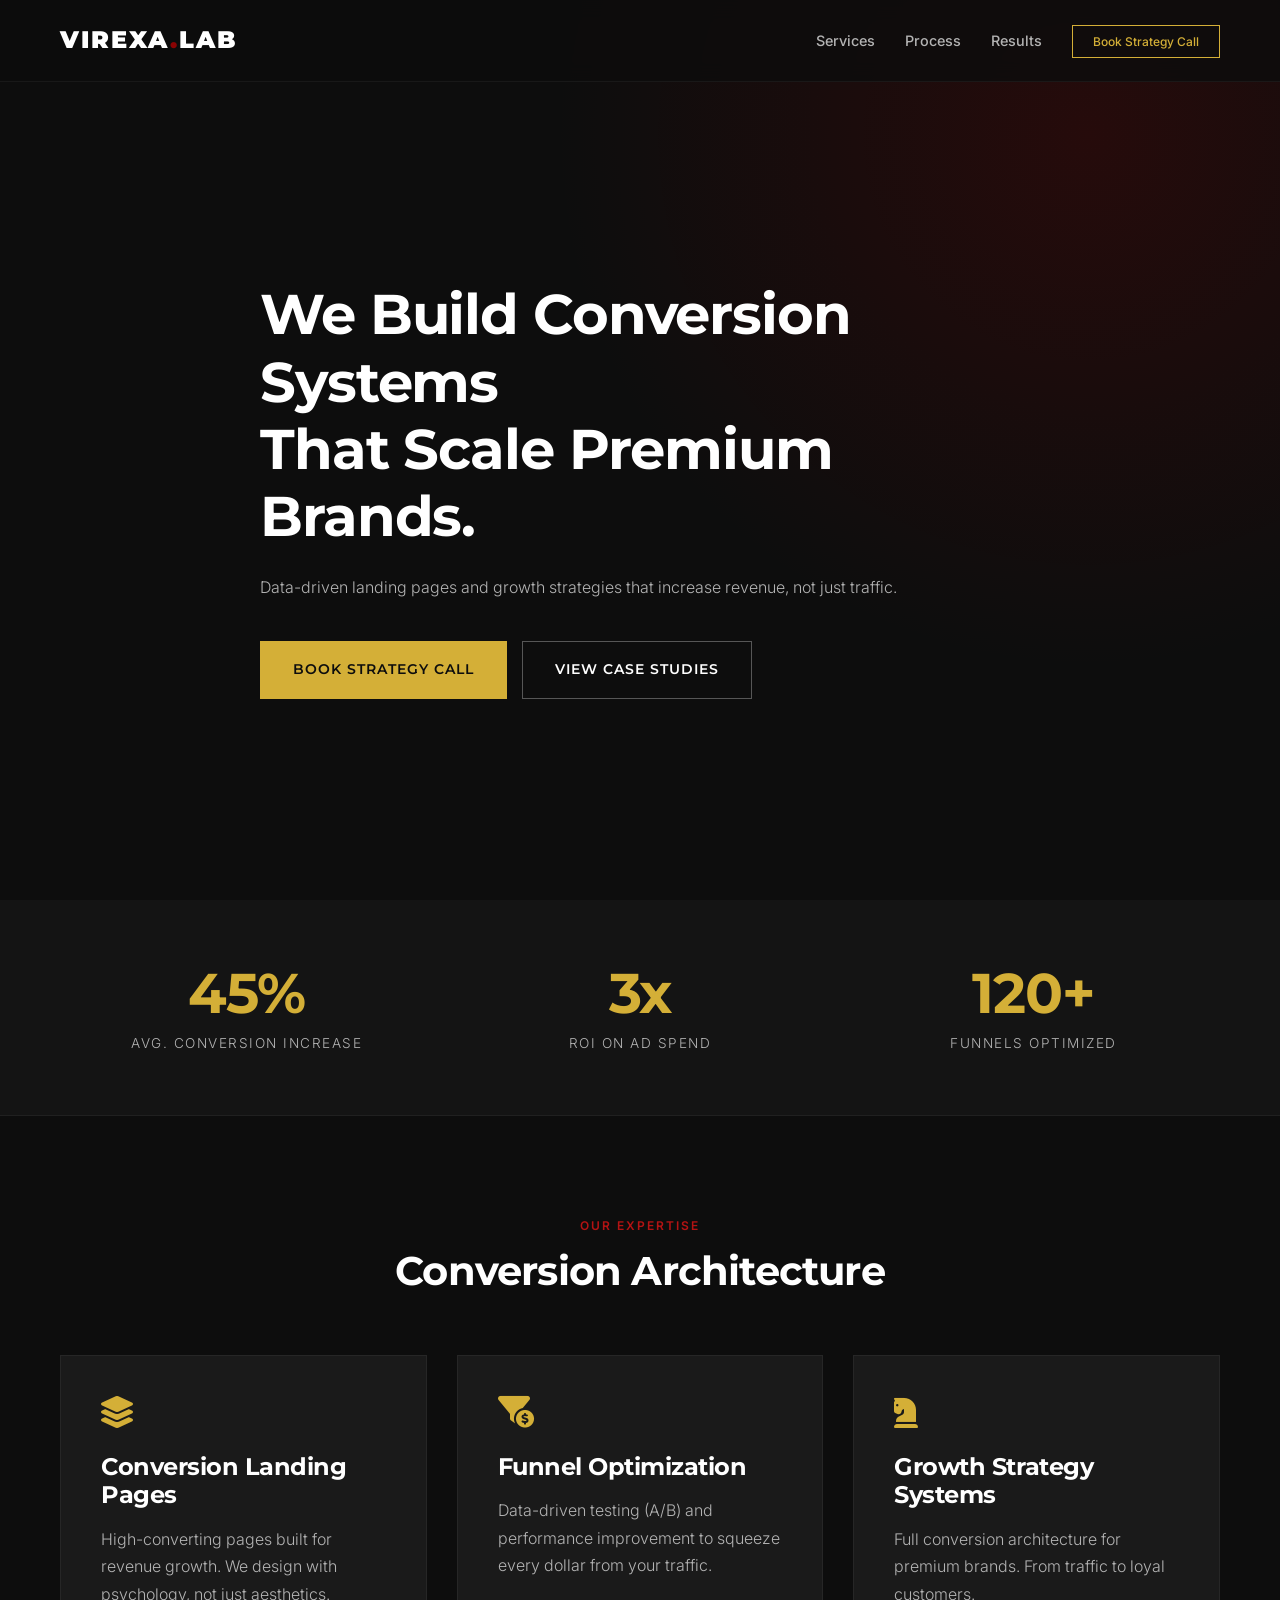
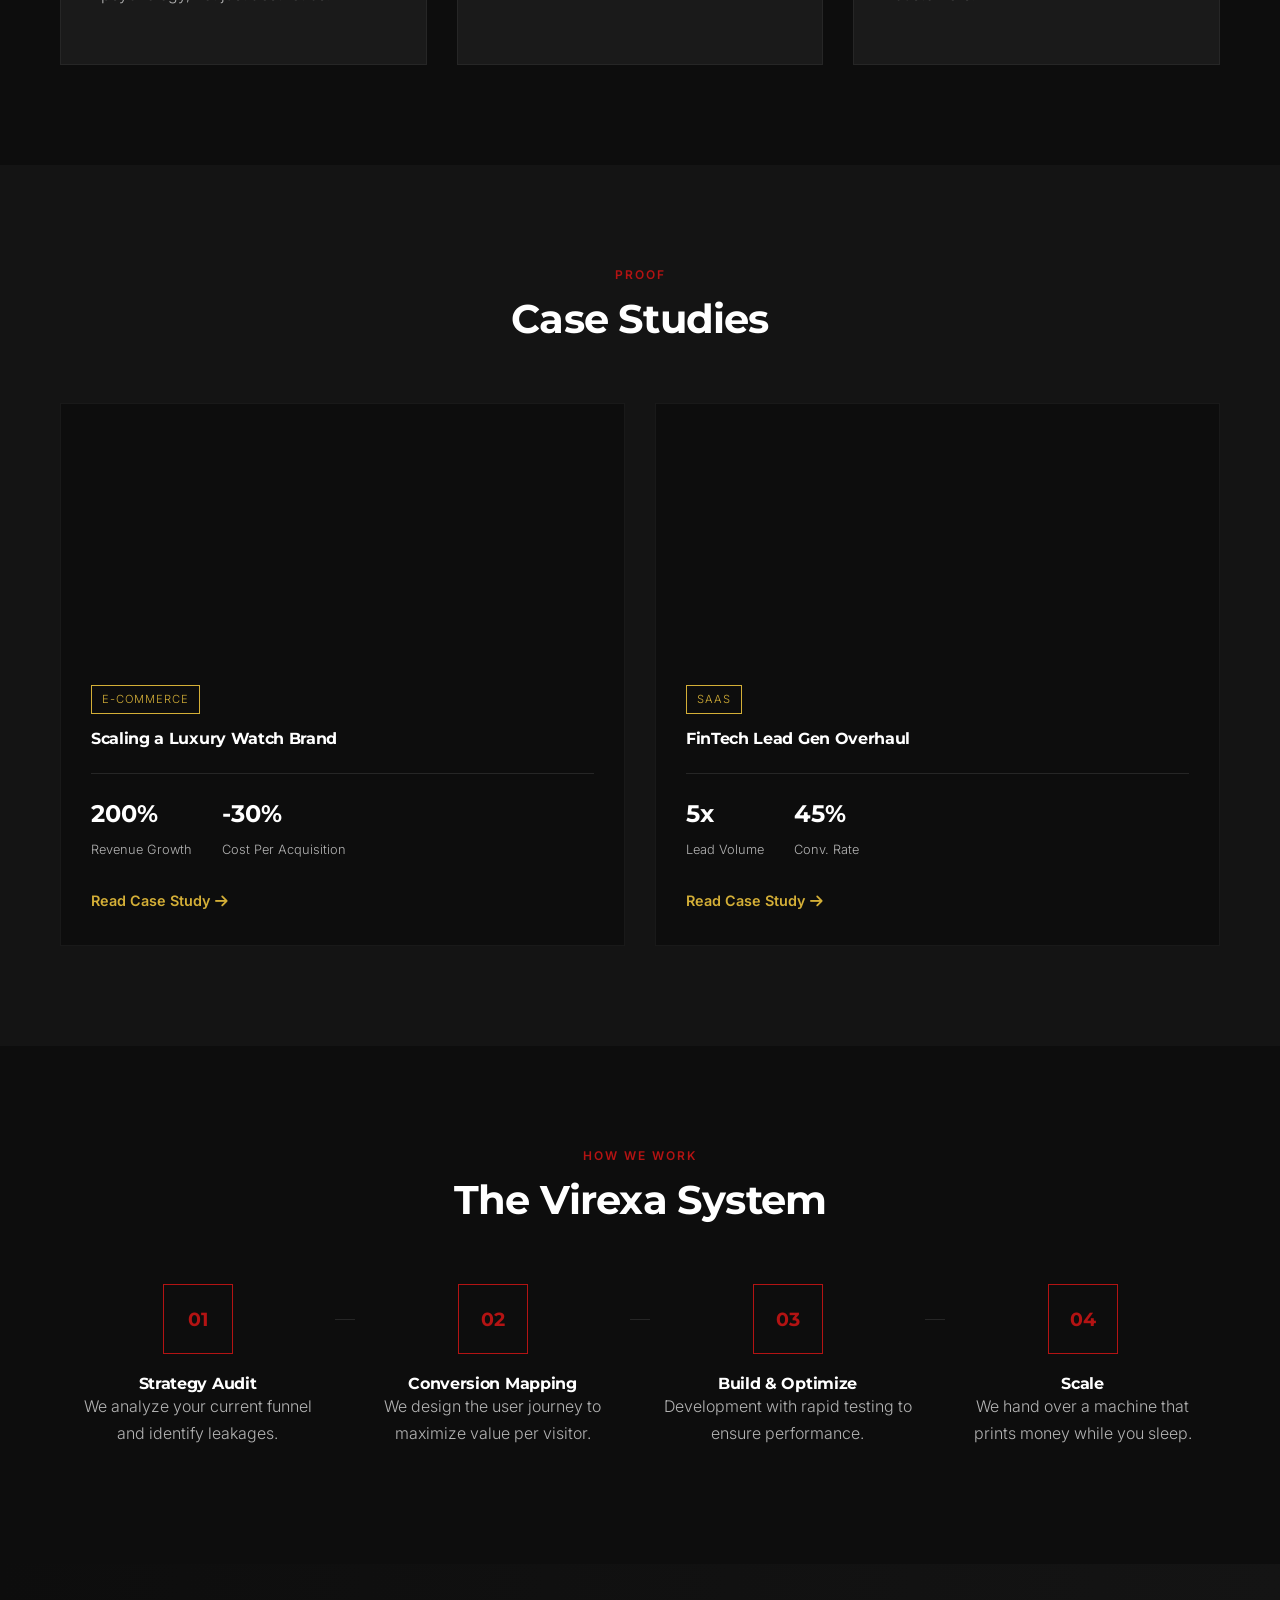
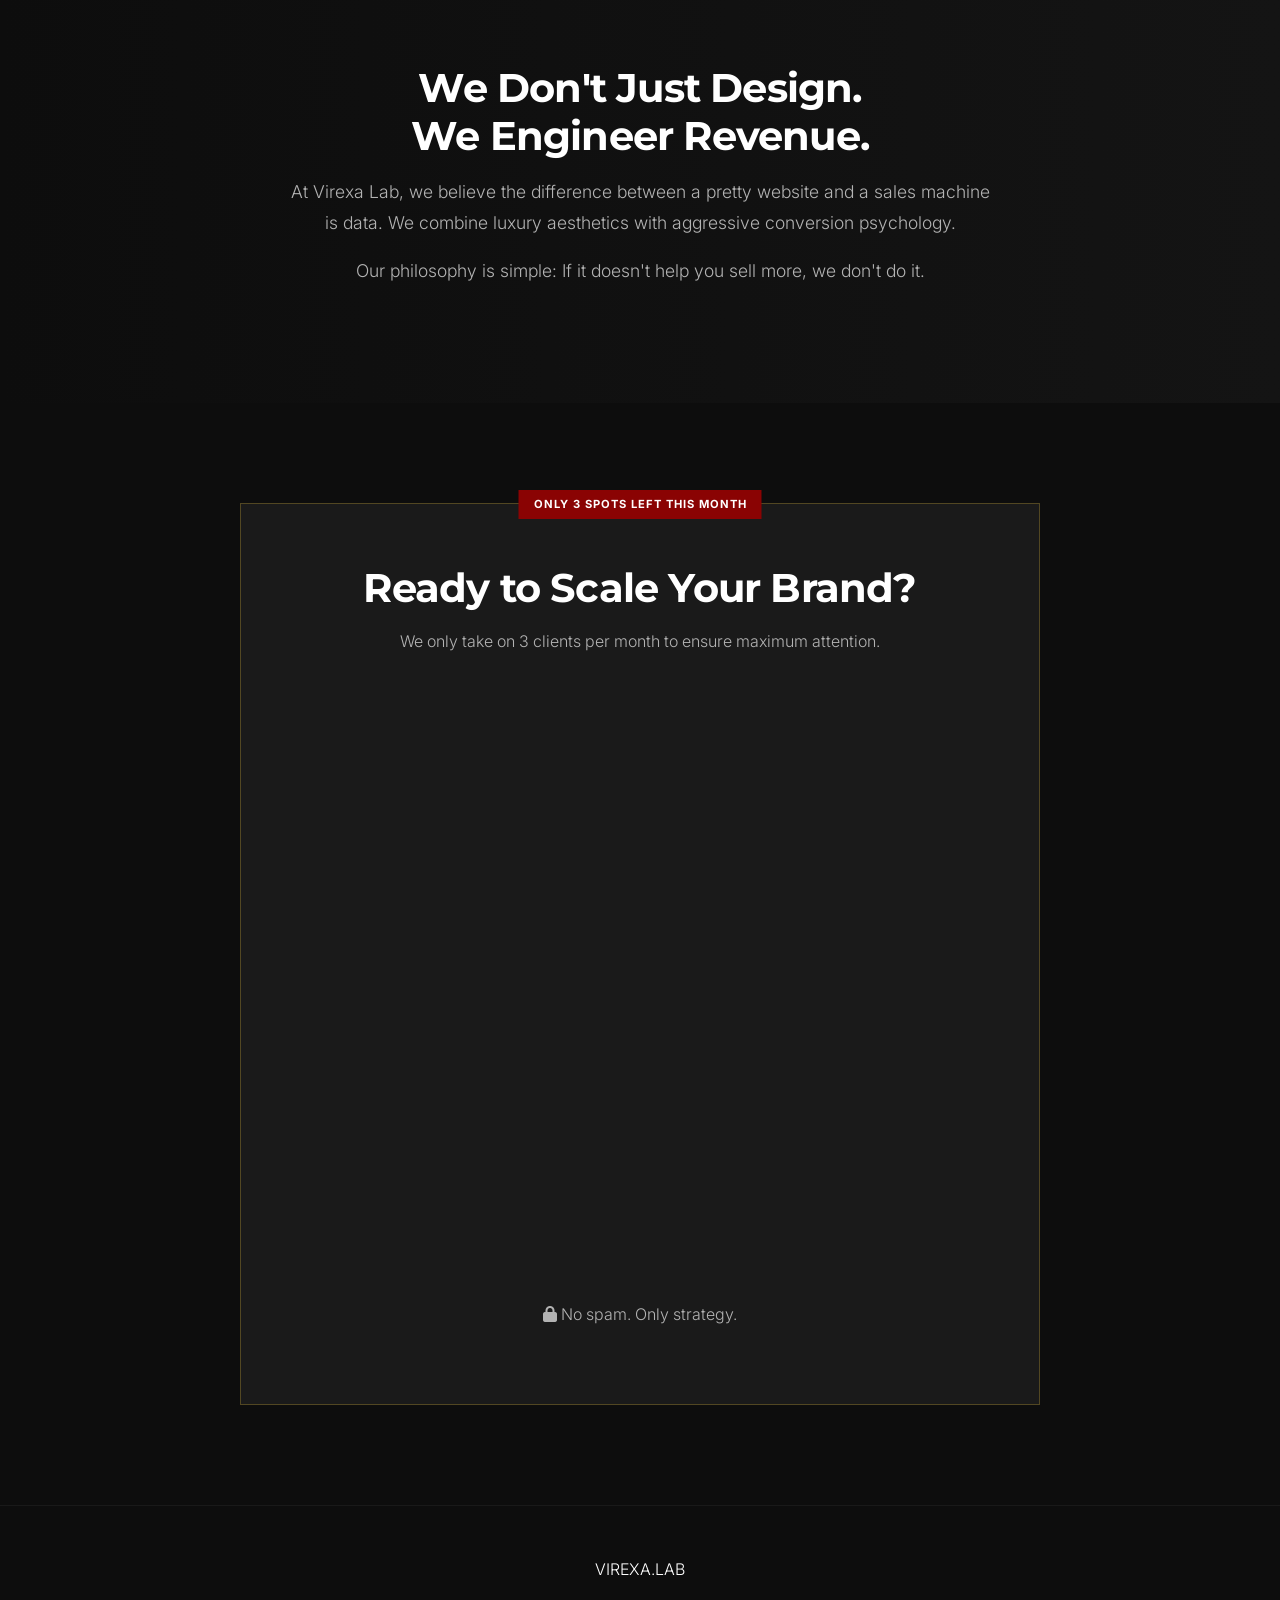
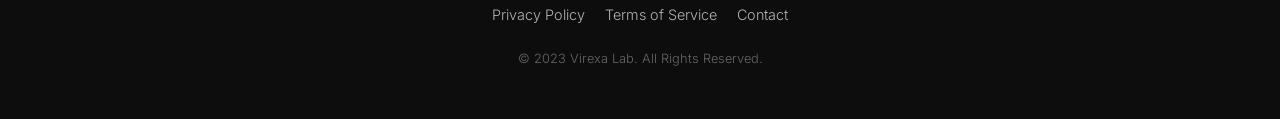
==== index.html @ 06ec2ad3 "Add files via upload" ====
<!DOCTYPE html>
<html lang="en">
<head>
    <meta charset="UTF-8">
    <meta name="viewport" content="width=device-width, initial-scale=1.0">
    <title>Virexa Lab | Conversion Systems for Premium Brands</title>
    <meta name="description" content="Virexa Lab builds high-conversion funnels and growth systems for premium brands. Scale your revenue with data-driven strategies.">
    
    <!-- Open Graph -->
    <meta property="og:title" content="Virexa Lab | High-Ticket Conversion Systems">
    <meta property="og:description" content="We build conversion machines for luxury brands.">
    <meta property="og:image" content="https://images.unsplash.com/photo-1550684848-fac1c5b4e853?auto=format&fit=crop&w=1200&q=80">
    
    <!-- Google Fonts -->
    <link rel="preconnect" href="https://fonts.googleapis.com">
    <link rel="preconnect" href="https://fonts.gstatic.com" crossorigin>
    <link href="https://fonts.googleapis.com/css2?family=Inter:wght@300;400;600&family=Montserrat:wght@400;700;900&display=swap" rel="stylesheet">
    
    <!-- Icons -->
    <link rel="stylesheet" href="https://cdnjs.cloudflare.com/ajax/libs/font-awesome/6.0.0/css/all.min.css">
    
    <link rel="stylesheet" href="style.css">
</head>
<body>

    <!-- Navigation -->
    <nav class="navbar">
        <div class="container">
            <a href="#" class="logo">VIREXA<span class="dot">.</span>LAB</a>
            <ul class="nav-links">
                <li><a href="#services">Services</a></li>
                <li><a href="#process">Process</a></li>
                <li><a href="#case-studies">Results</a></li>
                <li><a href="#contact" class="btn-nav">Book Strategy Call</a></li>
            </ul>
            <div class="menu-toggle">
                <i class="fas fa-bars"></i>
            </div>
        </div>
    </nav>

    <!-- Hero Section -->
    <header class="hero">
        <div class="hero-bg"></div>
        <div class="container hero-content">
            <h1 class="fade-in">We Build Conversion Systems<br>That Scale <span class="highlight">Premium Brands</span>.</h1>
            <p class="fade-in delay-1">Data-driven landing pages and growth strategies that increase revenue, not just traffic.</p>
            <div class="hero-btns fade-in delay-2">
                <a href="#contact" class="btn btn-primary">Book Strategy Call</a>
                <a href="#case-studies" class="btn btn-secondary">View Case Studies</a>
            </div>
        </div>
    </header>

    <!-- Social Proof -->
    <section class="stats">
        <div class="container">
            <div class="stats-grid">
                <div class="stat-item">
                    <h3>45%</h3>
                    <p>Avg. Conversion Increase</p>
                </div>
                <div class="stat-item">
                    <h3>3x</h3>
                    <p>ROI on Ad Spend</p>
                </div>
                <div class="stat-item">
                    <h3>120+</h3>
                    <p>Funnels Optimized</p>
                </div>
            </div>
        </div>
    </section>

    <!-- Services -->
    <section id="services" class="services">
        <div class="container">
            <div class="section-header">
                <span class="subtitle">Our Expertise</span>
                <h2>Conversion Architecture</h2>
            </div>
            <div class="services-grid">
                <div class="service-card">
                    <i class="fas fa-layer-group"></i>
                    <h3>Conversion Landing Pages</h3>
                    <p>High-converting pages built for revenue growth. We design with psychology, not just aesthetics.</p>
                </div>
                <div class="service-card">
                    <i class="fas fa-funnel-dollar"></i>
                    <h3>Funnel Optimization</h3>
                    <p>Data-driven testing (A/B) and performance improvement to squeeze every dollar from your traffic.</p>
                </div>
                <div class="service-card">
                    <i class="fas fa-chess-knight"></i>
                    <h3>Growth Strategy Systems</h3>
                    <p>Full conversion architecture for premium brands. From traffic to loyal customers.</p>
                </div>
            </div>
        </div>
    </section>

    <!-- Case Studies -->
    <section id="case-studies" class="case-studies">
        <div class="container">
            <div class="section-header">
                <span class="subtitle">Proof</span>
                <h2>Case Studies</h2>
            </div>
            <div class="case-grid">
                <!-- Case 1 -->
                <div class="case-card">
                    <div class="case-image" style="background-image: url('https://images.unsplash.com/photo-1551288049-bebda4e38f71?auto=format&fit=crop&w=800&q=80');"></div>
                    <div class="case-content">
                        <span class="tag">E-Commerce</span>
                        <h4>Scaling a Luxury Watch Brand</h4>
                        <div class="case-stats">
                            <div><strong>200%</strong> <span>Revenue Growth</span></div>
                            <div><strong>-30%</strong> <span>Cost Per Acquisition</span></div>
                        </div>
                        <a href="#">Read Case Study <i class="fas fa-arrow-right"></i></a>
                    </div>
                </div>
                <!-- Case 2 -->
                <div class="case-card">
                    <div class="case-image" style="background-image: url('https://images.unsplash.com/photo-1460925895917-afdab827c52f?auto=format&fit=crop&w=800&q=80');"></div>
                    <div class="case-content">
                        <span class="tag">SaaS</span>
                        <h4>FinTech Lead Gen Overhaul</h4>
                        <div class="case-stats">
                            <div><strong>5x</strong> <span>Lead Volume</span></div>
                            <div><strong>45%</strong> <span>Conv. Rate</span></div>
                        </div>
                        <a href="#">Read Case Study <i class="fas fa-arrow-right"></i></a>
                    </div>
                </div>
            </div>
        </div>
    </section>

    <!-- Process -->
    <section id="process" class="process">
        <div class="container">
            <div class="section-header">
                <span class="subtitle">How We Work</span>
                <h2>The Virexa System</h2>
            </div>
            <div class="process-steps">
                <div class="step">
                    <div class="step-number">01</div>
                    <h4>Strategy Audit</h4>
                    <p>We analyze your current funnel and identify leakages.</p>
                </div>
                <div class="step">
                    <div class="step-number">02</div>
                    <h4>Conversion Mapping</h4>
                    <p>We design the user journey to maximize value per visitor.</p>
                </div>
                <div class="step">
                    <div class="step-number">03</div>
                    <h4>Build & Optimize</h4>
                    <p>Development with rapid testing to ensure performance.</p>
                </div>
                <div class="step">
                    <div class="step-number">04</div>
                    <h4>Scale</h4>
                    <p>We hand over a machine that prints money while you sleep.</p>
                </div>
            </div>
        </div>
    </section>

    <!-- About -->
    <section class="about">
        <div class="container">
            <div class="about-content">
                <h2>We Don't Just Design.<br>We Engineer Revenue.</h2>
                <p>At Virexa Lab, we believe the difference between a pretty website and a sales machine is data. We combine luxury aesthetics with aggressive conversion psychology.</p>
                <p>Our philosophy is simple: If it doesn't help you sell more, we don't do it.</p>
            </div>
        </div>
    </section>

    <!-- CTA / Contact -->
    <section id="contact" class="cta-section">
        <div class="container">
            <div class="cta-box">
                <h2>Ready to Scale Your Brand?</h2>
                <p>We only take on 3 clients per month to ensure maximum attention.</p>
                
                <!-- Calendly Inline Widget Placeholder -->
                <div class="calendly-inline-widget" data-url="https://calendly.com/your-link" style="min-width:320px;height:630px;"></div>
                <script type="text/javascript" src="https://assets.calendly.com/assets/external/widget.js" async></script>
                
                <p class="note"><i class="fas fa-lock"></i> No spam. Only strategy.</p>
            </div>
        </div>
    </section>

    <!-- Footer -->
    <footer>
        <div class="container footer-content">
            <div class="footer-logo">VIREXA<span class="dot">.</span>LAB</div>
            <div class="footer-links">
                <a href="#">Privacy Policy</a>
                <a href="#">Terms of Service</a>
                <a href="#">Contact</a>
            </div>
            <div class="copyright">
                &copy; 2023 Virexa Lab. All Rights Reserved.
            </div>
        </div>
    </footer>

    <script src="script.js"></script>
</body>
</html>
---- style.css ----
/* =========================================
   VIREXA LAB - Luxury Conversion System
   (Black x Crimson x Gold)
   ========================================= */

/* 1. Variables & Reset */
:root {
    /* الألوان الأساسية */
    --bg-black: #0D0D0D;
    --bg-dark: #141414;
    --bg-card: #1A1A1A;
    
    /* النصوص */
    --text-white: #FFFFFF;
    --text-gray: #B3B3B3;
    --text-muted: #666666;
    
    /* accents */
    --gold: #D4AF37;
    --gold-hover: #F4CF57;
    --crimson: #8A0303;
    --crimson-light: #B31313;
    
    /* الخطوط */
    --font-heading: 'Montserrat', sans-serif;
    --font-body: 'Inter', sans-serif;
    
    /* المسافات */
    --spacing-section: 100px;
}

/* Reset */
* {
    margin: 0;
    padding: 0;
    box-sizing: border-box;
}

html {
    scroll-behavior: smooth;
}

body {
    background-color: var(--bg-black);
    color: var(--text-white);
    font-family: var(--font-body);
    font-weight: 300;
    line-height: 1.7;
    overflow-x: hidden;
}

a { text-decoration: none; color: inherit; transition: 0.3s ease; }
ul { list-style: none; }
img { max-width: 100%; display: block; }

/* Typography */
h1, h2, h3, h4 {
    font-family: var(--font-heading);
    font-weight: 700;
    line-height: 1.2;
    letter-spacing: -0.02em;
    color: var(--text-white);
}

h1 { font-size: 3.5rem; margin-bottom: 1.5rem; }
h2 { font-size: 2.5rem; margin-bottom: 1rem; }
h3 { font-size: 1.5rem; margin-bottom: 1rem; }
p { color: var(--text-gray); margin-bottom: 1rem; }

.container {
    max-width: 1200px;
    margin: 0 auto;
    padding: 0 20px;
}

/* Buttons */
.btn {
    display: inline-block;
    padding: 16px 32px;
    font-family: var(--font-heading);
    font-weight: 600;
    font-size: 0.85rem;
    text-transform: uppercase;
    letter-spacing: 1px;
    cursor: pointer;
    transition: all 0.3s ease;
    border: 1px solid transparent;
}

.btn-primary {
    background-color: var(--gold);
    color: var(--bg-black);
    border: 1px solid var(--gold);
}

.btn-primary:hover {
    background-color: var(--gold-hover);
    transform: translateY(-2px);
    box-shadow: 0 10px 25px rgba(212, 175, 55, 0.3);
}

.btn-secondary {
    background-color: transparent;
    color: var(--text-white);
    border: 1px solid rgba(255,255,255,0.3);
}

.btn-secondary:hover {
    border-color: var(--text-white);
    background-color: rgba(255,255,255,0.05);
}

/* Navbar */
.navbar {
    position: fixed;
    top: 0;
    left: 0;
    width: 100%;
    padding: 20px 0;
    background: rgba(13, 13, 13, 0.85);
    backdrop-filter: blur(10px);
    z-index: 1000;
    border-bottom: 1px solid rgba(255,255,255,0.05);
}

.navbar .container {
    display: flex;
    justify-content: space-between;
    align-items: center;
}

.logo {
    font-family: var(--font-heading);
    font-weight: 900;
    font-size: 1.5rem;
    letter-spacing: 2px;
    color: var(--text-white);
}

.logo .dot { color: var(--crimson); }

.nav-links { display: flex; gap: 30px; align-items: center; }

.nav-links a {
    font-size: 0.9rem;
    color: var(--text-gray);
    font-weight: 500;
}

.nav-links a:hover { color: var(--text-white); }

.btn-nav {
    border: 1px solid var(--gold) !important;
    color: var(--gold) !important;
    padding: 8px 20px !important;
    font-size: 0.75rem !important;
}

.btn-nav:hover {
    background: var(--gold) !important;
    color: var(--bg-black) !important;
}

.menu-toggle { display: none; font-size: 1.5rem; cursor: pointer; }

/* Hero Section */
.hero {
    height: 100vh;
    display: flex;
    align-items: center;
    position: relative;
    padding-top: 80px;
    background: radial-gradient(circle at 85% 15%, rgba(138, 3, 3, 0.2) 0%, transparent 40%);
}

.hero-content { max-width: 800px; }

.hero h1 .highlight {
    color: #FFFFFF; /* اجعل النص أبيض عادي */
    /* يمكنك حذف التأثير gradient تماماً إذا كان يسبب مشاكل */
}

.hero-btns { margin-top: 2.5rem; display: flex; gap: 15px; }

/* Stats Section */
.stats {
    padding: 60px 0;
    border-bottom: 1px solid rgba(255,255,255,0.05);
    background-color: var(--bg-dark);
}

.stats-grid {
    display: grid;
    grid-template-columns: repeat(3, 1fr);
    text-align: center;
    gap: 20px;
}

.stat-item h3 {
    font-size: 3.5rem;
    color: var(--gold);
    margin-bottom: 5px;
    font-family: var(--font-heading);
}

.stat-item p {
    font-size: 0.85rem;
    text-transform: uppercase;
    letter-spacing: 1.5px;
    margin: 0;
    color: var(--text-gray);
}

/* Services Section */
.services { padding: var(--spacing-section) 0; }

.section-header { margin-bottom: 60px; text-align: center; }

.subtitle {
    color: var(--crimson-light);
    text-transform: uppercase;
    font-size: 0.75rem;
    letter-spacing: 2px;
    font-weight: 600;
    display: block;
    margin-bottom: 10px;
}

.services-grid {
    display: grid;
    grid-template-columns: repeat(auto-fit, minmax(300px, 1fr));
    gap: 30px;
}

.service-card {
    background: var(--bg-card);
    padding: 40px;
    border: 1px solid rgba(255,255,255,0.05);
    transition: all 0.3s ease;
    position: relative;
    overflow: hidden;
}

.service-card:hover {
    border-color: var(--gold);
    transform: translateY(-5px);
}

.service-card::before {
    content: '';
    position: absolute;
    top: 0; left: 0; width: 2px; height: 0;
    background: var(--crimson);
    transition: height 0.3s ease;
}

.service-card:hover::before { height: 100%; }

.service-card i {
    font-size: 2rem;
    color: var(--gold);
    margin-bottom: 25px;
}

/* Case Studies */
.case-studies {
    padding: var(--spacing-section) 0;
    background-color: var(--bg-dark);
}

.case-grid {
    display: grid;
    grid-template-columns: repeat(auto-fit, minmax(450px, 1fr));
    gap: 30px;
}

.case-card {
    background: var(--bg-black);
    border: 1px solid rgba(255,255,255,0.05);
    overflow: hidden;
    transition: 0.3s;
}

.case-card:hover { border-color: var(--text-gray); }

.case-image {
    height: 250px;
    background-size: cover;
    background-position: center;
    transition: 0.5s ease;
}

.case-card:hover .case-image { transform: scale(1.05); }

.case-content { padding: 30px; }

.tag {
    font-size: 0.7rem;
    color: var(--gold);
    text-transform: uppercase;
    letter-spacing: 1px;
    border: 1px solid var(--gold);
    padding: 4px 10px;
    display: inline-block;
    margin-bottom: 15px;
}

.case-stats {
    display: flex;
    gap: 30px;
    margin: 25px 0;
    padding-top: 20px;
    border-top: 1px solid rgba(255,255,255,0.1);
}

.case-stats div strong {
    display: block;
    font-size: 1.5rem;
    color: var(--text-white);
    font-family: var(--font-heading);
}

.case-stats div span {
    font-size: 0.8rem;
    color: var(--text-gray);
}

.case-content a {
    color: var(--gold);
    font-size: 0.9rem;
    font-weight: 600;
    display: inline-flex;
    align-items: center;
    gap: 5px;
}

.case-content a:hover { gap: 10px; }

/* Process */
.process { padding: var(--spacing-section) 0; }

.process-steps {
    display: grid;
    grid-template-columns: repeat(4, 1fr);
    gap: 20px;
    position: relative;
}

.process-steps::before {
    content: '';
    position: absolute;
    top: 35px;
    left: 10%;
    width: 80%;
    height: 1px;
    background: rgba(255,255,255,0.1);
    z-index: 0;
}

.step {
    position: relative;
    z-index: 1;
    text-align: center;
    background: var(--bg-black);
    padding: 0 10px;
}

.step-number {
    width: 70px;
    height: 70px;
    border: 1px solid var(--crimson-light);
    color: var(--crimson-light);
    font-family: var(--font-heading);
    font-weight: 700;
    font-size: 1.2rem;
    display: flex;
    align-items: center;
    justify-content: center;
    margin: 0 auto 20px;
    background: var(--bg-black);
}

/* About */
.about {
    padding: var(--spacing-section) 0;
    background: linear-gradient(to right, var(--bg-black), var(--bg-dark));
    text-align: center;
}

.about-content { max-width: 700px; margin: 0 auto; }
.about p { font-size: 1.1rem; line-height: 1.8; }

/* CTA Section */
.cta-section { padding: var(--spacing-section) 0; text-align: center; }

.cta-box {
    background: var(--bg-card);
    padding: 60px 40px;
    border: 1px solid rgba(212, 175, 55, 0.3);
    max-width: 800px;
    margin: 0 auto;
    position: relative;
    background-image: url('https://www.transparenttextures.com/patterns/carbon-fibre.png'); /* optional texture */
}

.cta-box::before {
    content: 'Only 3 Spots Left This Month';
    position: absolute;
    top: -14px;
    left: 50%;
    transform: translateX(-50%);
    background: var(--crimson);
    color: white;
    padding: 5px 15px;
    font-size: 0.7rem;
    font-weight: bold;
    text-transform: uppercase;
    letter-spacing: 1px;
}

/* Footer */
footer {
    padding: 50px 0;
    border-top: 1px solid rgba(255,255,255,0.05);
    background-color: var(--bg-black);
    text-align: center;
}

.footer-content { display: flex; flex-direction: column; gap: 20px; }

.footer-links { display: flex; gap: 20px; justify-content: center; }

.footer-links a { color: var(--text-gray); font-size: 0.9rem; }
.footer-links a:hover { color: var(--gold); }

.copyright { color: var(--text-muted); font-size: 0.8rem; }

/* Responsive (Mobile) */
@media (max-width: 768px) {
    h1 { font-size: 2.2rem; }
    h2 { font-size: 1.8rem; }
    
    .nav-links { display: none; }
    .menu-toggle { display: block; color: white; }
    
    .hero { height: auto; padding: 120px 0 80px; text-align: center; }
    .hero-btns { flex-direction: column; width: 100%; }
    .btn { width: 100%; text-align: center; }
    
    .stats-grid { grid-template-columns: 1fr; gap: 40px; }
    .process-steps { grid-template-columns: 1fr; gap: 40px; }
    .process-steps::before { display: none; }
    
    .case-grid { grid-template-columns: 1fr; }
    
    .cta-box { padding: 40px 20px; }
}
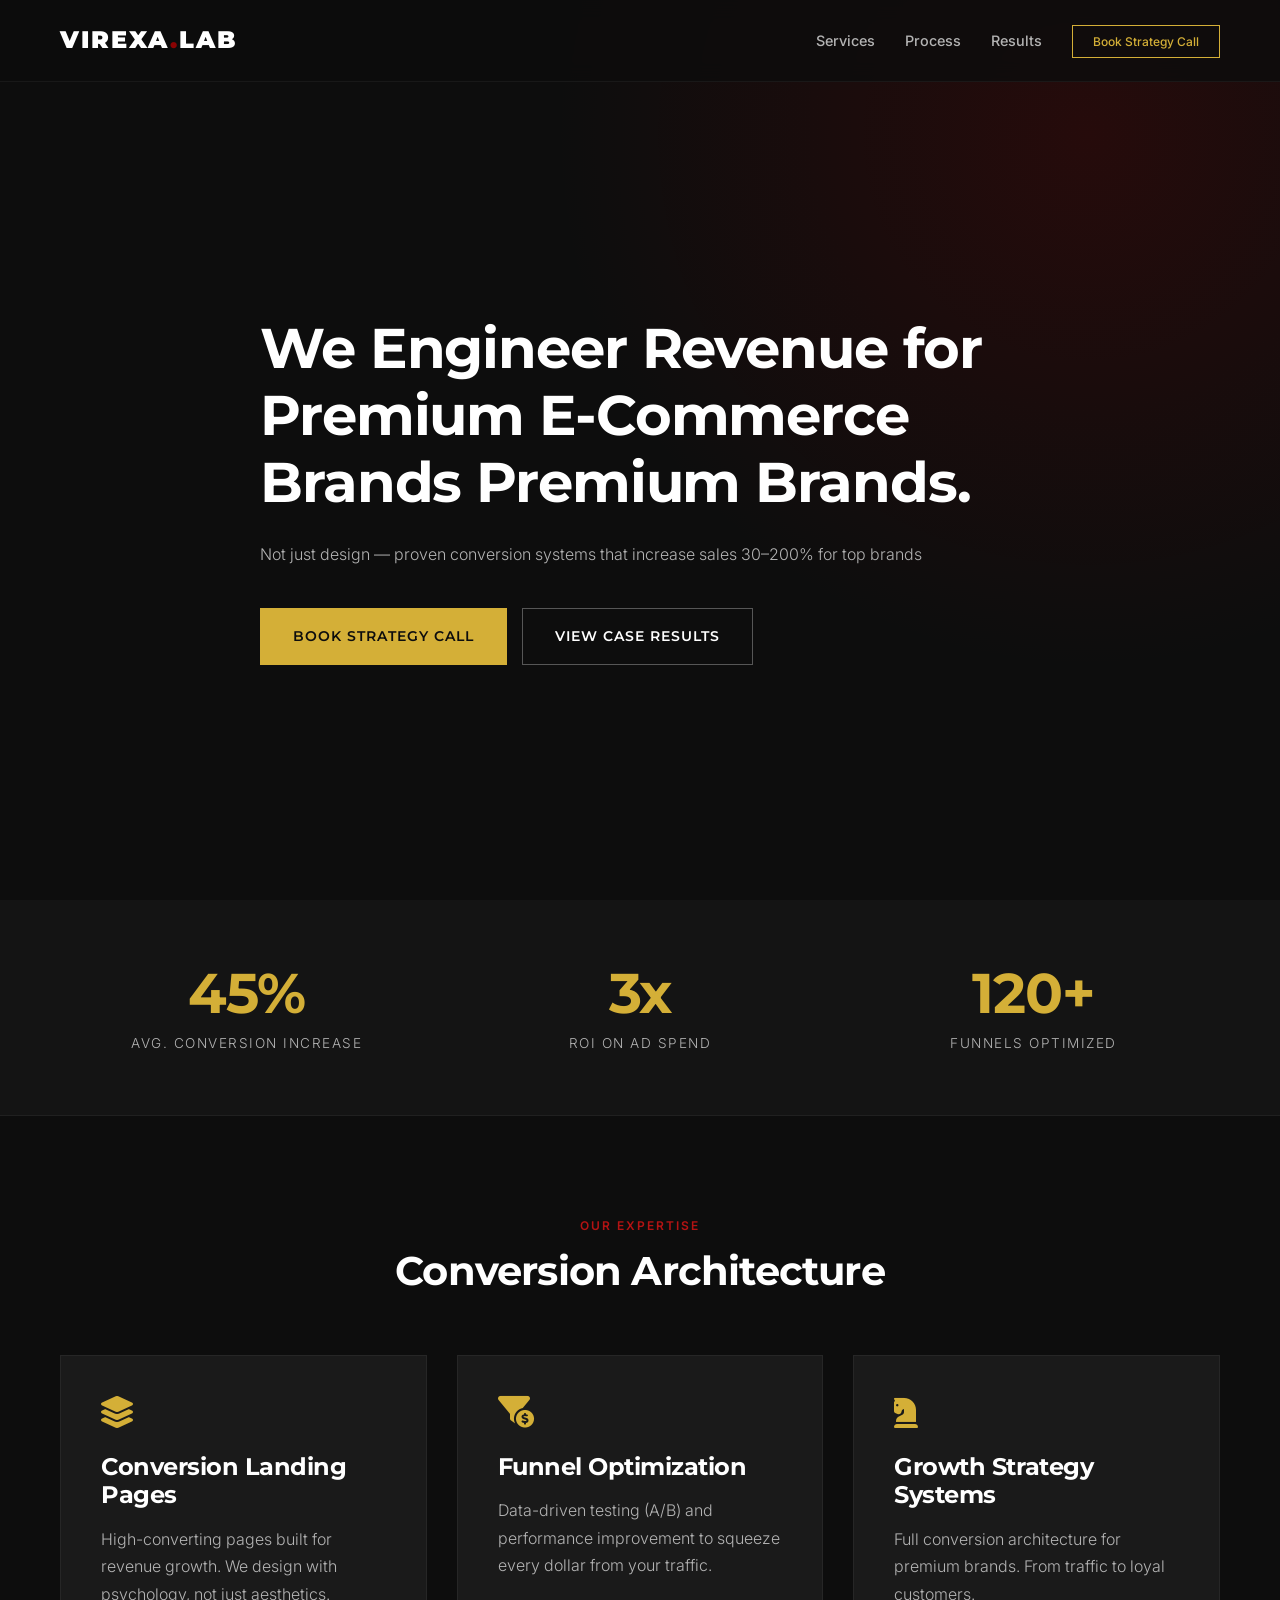
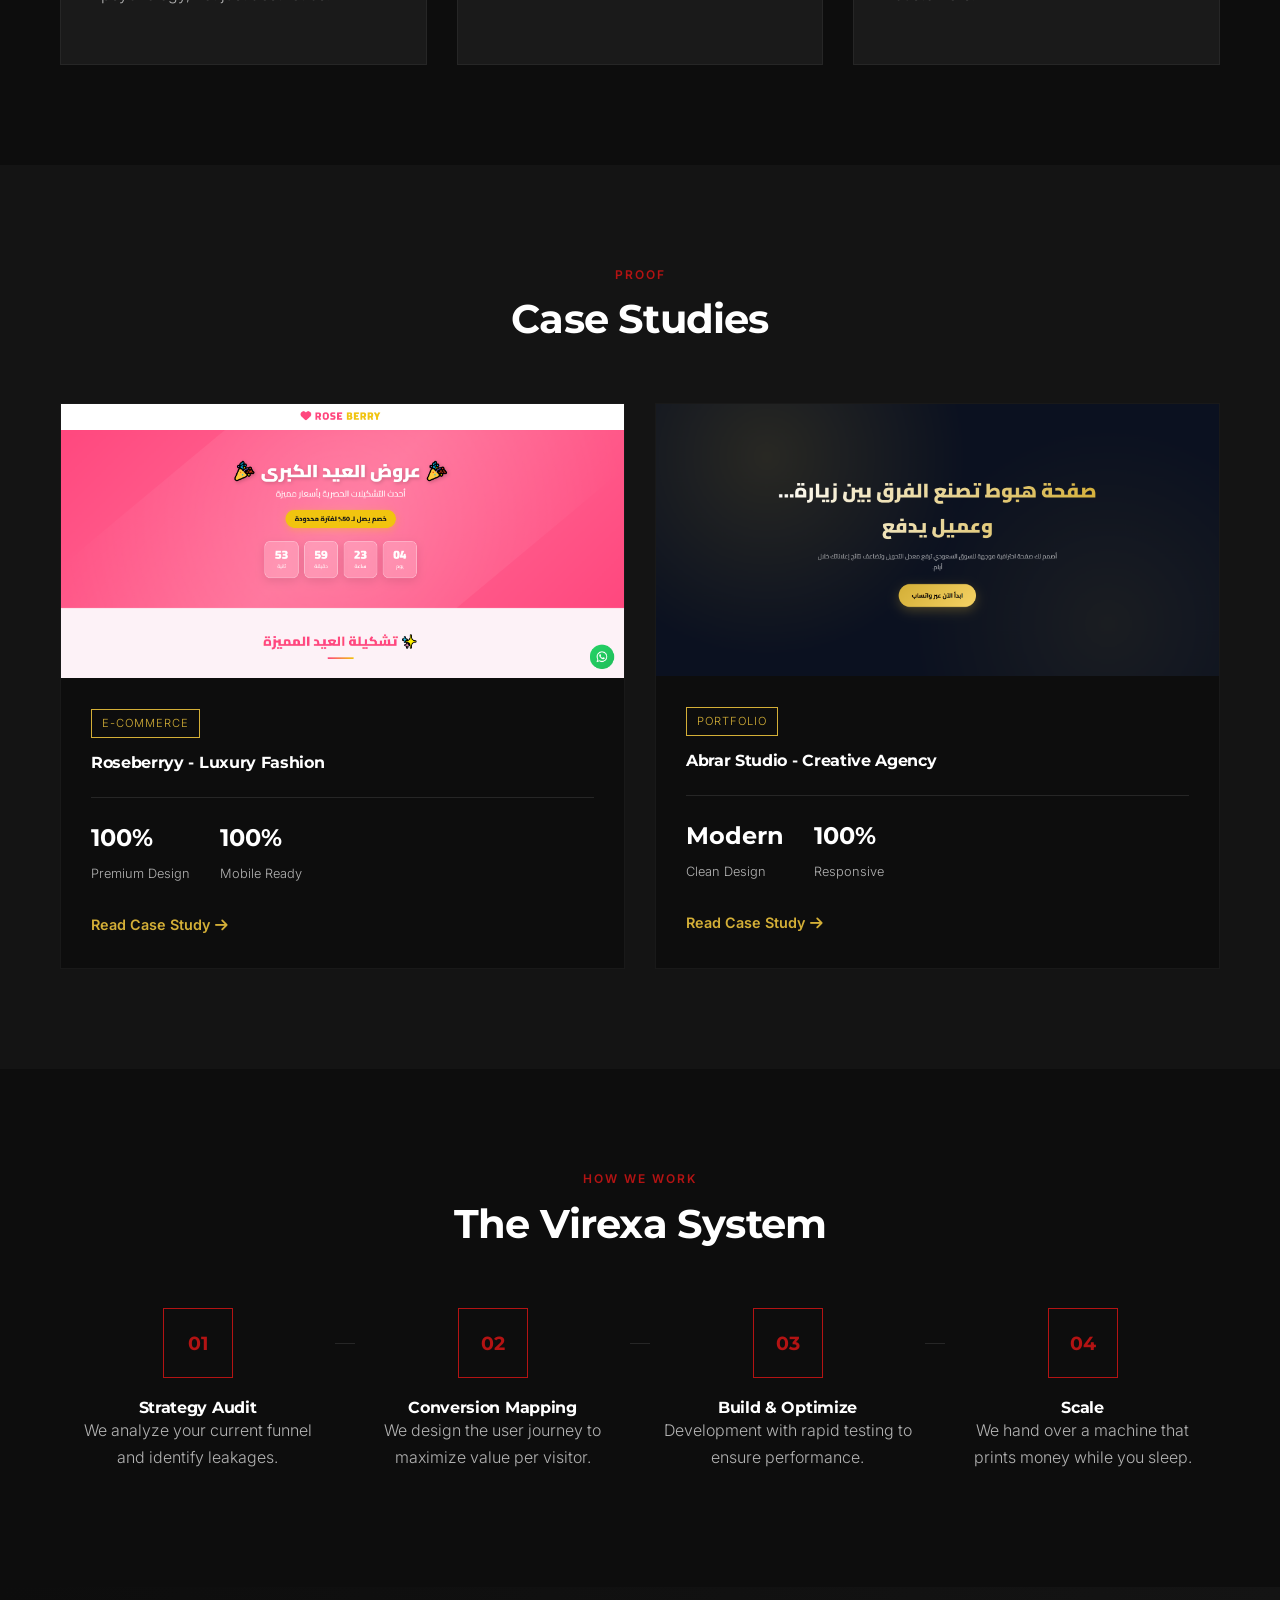
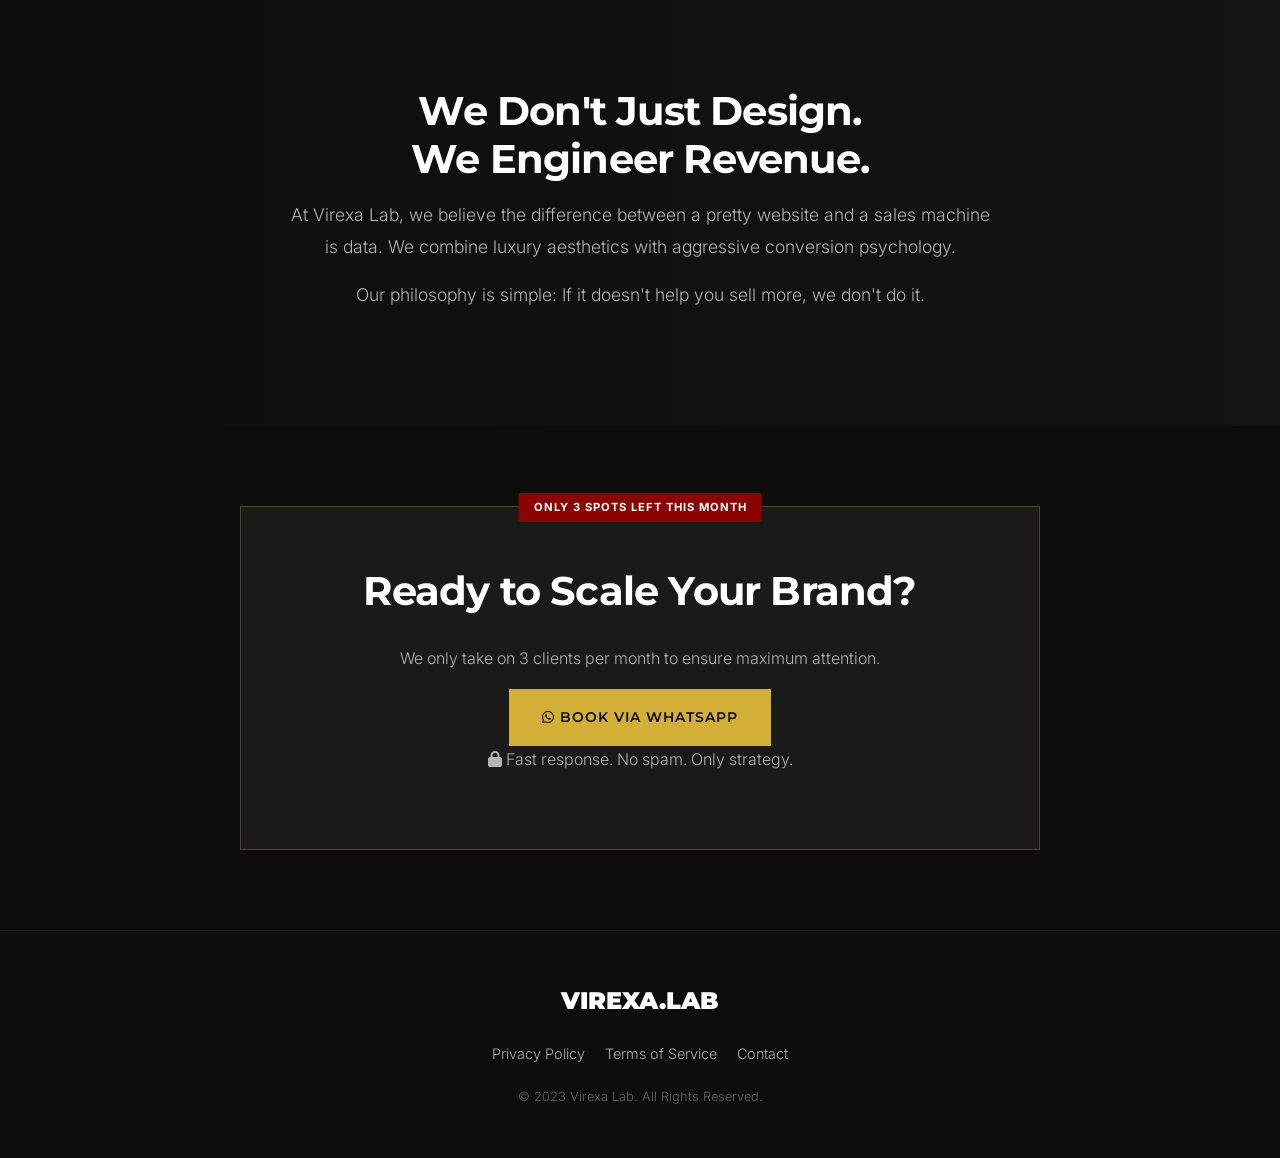
==== commit 00cb759b: "Add files via upload" ====
--- a/index.html
+++ b/index.html
@@ -43,11 +43,11 @@
     <header class="hero">
         <div class="hero-bg"></div>
         <div class="container hero-content">
-            <h1 class="fade-in">We Build Conversion Systems<br>That Scale <span class="highlight">Premium Brands</span>.</h1>
-            <p class="fade-in delay-1">Data-driven landing pages and growth strategies that increase revenue, not just traffic.</p>
+            <h1 class="fade-in">We Engineer Revenue for Premium E-Commerce Brands <span class="highlight">Premium Brands</span>.</h1>
+            <p class="fade-in delay-1">Not just design — proven conversion systems that increase sales 30–200% for top brands</p>
             <div class="hero-btns fade-in delay-2">
                 <a href="#contact" class="btn btn-primary">Book Strategy Call</a>
-                <a href="#case-studies" class="btn btn-secondary">View Case Studies</a>
+<a href="case-studies.html" class="btn btn-secondary">View Case Results</a>
             </div>
         </div>
     </header>
@@ -100,43 +100,42 @@
     </section>
 
     <!-- Case Studies -->
-    <section id="case-studies" class="case-studies">
+       <section id="case-studies" class="case-studies">
         <div class="container">
             <div class="section-header">
                 <span class="subtitle">Proof</span>
                 <h2>Case Studies</h2>
             </div>
             <div class="case-grid">
-                <!-- Case 1 -->
+                <!-- Case 1: Roseberryy -->
                 <div class="case-card">
-                    <div class="case-image" style="background-image: url('https://images.unsplash.com/photo-1551288049-bebda4e38f71?auto=format&fit=crop&w=800&q=80');"></div>
+                                       <img src="roseberryy.jpg.png" alt="Roseberryy Project" >
                     <div class="case-content">
                         <span class="tag">E-Commerce</span>
-                        <h4>Scaling a Luxury Watch Brand</h4>
+                        <h4>Roseberryy - Luxury Fashion</h4>
                         <div class="case-stats">
-                            <div><strong>200%</strong> <span>Revenue Growth</span></div>
-                            <div><strong>-30%</strong> <span>Cost Per Acquisition</span></div>
+                            <div><strong>100%</strong> <span>Premium Design</span></div>
+                            <div><strong>100%</strong> <span>Mobile Ready</span></div>
                         </div>
-                        <a href="#">Read Case Study <i class="fas fa-arrow-right"></i></a>
+                        <a href="case-studies.html">Read Case Study <i class="fas fa-arrow-right"></i></a>
                     </div>
                 </div>
-                <!-- Case 2 -->
+                <!-- Case 2: Abrar Studio -->
                 <div class="case-card">
-                    <div class="case-image" style="background-image: url('https://images.unsplash.com/photo-1460925895917-afdab827c52f?auto=format&fit=crop&w=800&q=80');"></div>
+                                        <img src="abrarstudio.jpg.png" alt="Abrar Studio Project" >
                     <div class="case-content">
-                        <span class="tag">SaaS</span>
-                        <h4>FinTech Lead Gen Overhaul</h4>
+                        <span class="tag">Portfolio</span>
+                        <h4>Abrar Studio - Creative Agency</h4>
                         <div class="case-stats">
-                            <div><strong>5x</strong> <span>Lead Volume</span></div>
-                            <div><strong>45%</strong> <span>Conv. Rate</span></div>
+                            <div><strong>Modern</strong> <span>Clean Design</span></div>
+                            <div><strong>100%</strong> <span>Responsive</span></div>
                         </div>
-                        <a href="#">Read Case Study <i class="fas fa-arrow-right"></i></a>
+                        <a href="case-studies.html">Read Case Study <i class="fas fa-arrow-right"></i></a>
                     </div>
                 </div>
             </div>
         </div>
     </section>
-
     <!-- Process -->
     <section id="process" class="process">
         <div class="container">
@@ -180,31 +179,34 @@
         </div>
     </section>
 
-    <!-- CTA / Contact -->
-    <section id="contact" class="cta-section">
-        <div class="container">
-            <div class="cta-box">
-                <h2>Ready to Scale Your Brand?</h2>
-                <p>We only take on 3 clients per month to ensure maximum attention.</p>
-                
-                <!-- Calendly Inline Widget Placeholder -->
-                <div class="calendly-inline-widget" data-url="https://calendly.com/your-link" style="min-width:320px;height:630px;"></div>
-                <script type="text/javascript" src="https://assets.calendly.com/assets/external/widget.js" async></script>
-                
-                <p class="note"><i class="fas fa-lock"></i> No spam. Only strategy.</p>
-            </div>
-        </div>
-    </section>
+  <!-- CTA / Contact -->
+<section id="contact" class="cta-section">
+    <div class="container">
+        <div class="cta-box">
+            <h2>Ready to Scale Your Brand?</h2>
+            <p>We only take on 3 clients per month to ensure maximum attention.</p>
+            
+            <!-- WhatsApp Button -->
+            <div class="booking-options">
+                <a href="https://wa.me/967779720318?text=Hi%20Virexa%20Lab,%20I%20want%20to%20book%20a%20strategy%20call" target="_blank" class="btn btn-primary btn-whatsapp">
+                    <i class="fab fa-whatsapp"></i> Book via WhatsApp
+                </a>
+            </div>
+            
+            <p class="note"><i class="fas fa-lock"></i> Fast response. No spam. Only strategy.</p>
+        </div>
+    </div>
+</section>
 
     <!-- Footer -->
     <footer>
         <div class="container footer-content">
             <div class="footer-logo">VIREXA<span class="dot">.</span>LAB</div>
             <div class="footer-links">
-                <a href="#">Privacy Policy</a>
-                <a href="#">Terms of Service</a>
-                <a href="#">Contact</a>
-            </div>
+    <a href="privacy.html">Privacy Policy</a>
+    <a href="terms.html">Terms of Service</a>
+    <a href="#contact">Contact</a>
+</div>
             <div class="copyright">
                 &copy; 2023 Virexa Lab. All Rights Reserved.
             </div>
--- a/style.css
+++ b/style.css
@@ -454,4 +454,179 @@
     .case-grid { grid-template-columns: 1fr; }
     
     .cta-box { padding: 40px 20px; }
+}
+
+
+
+
+
+
+
+
+
+
+/* =========================================
+   CASE STUDIES PAGE - Detailed Styles
+   ========================================= */
+
+/* الهيدر */
+.page-header {
+    padding: 150px 0 80px;
+    text-align: center;
+    background: radial-gradient(circle at 50% 50%, rgba(138, 3, 3, 0.15), transparent 70%);
+}
+
+.page-header h1 { font-size: 3rem; margin-bottom: 10px; }
+.page-header p { font-size: 1.2rem; color: var(--text-gray); }
+
+.all-cases { padding: 50px 0 100px; }
+
+/* الحالة الكاملة (case-full) */
+.case-full {
+    background: var(--bg-card);
+    padding: 50px;
+    margin-bottom: 80px;
+    border: 1px solid rgba(255,255,255,0.05);
+    border-radius: 8px;
+}
+
+.case-full .tag {
+    font-size: 0.8rem;
+    color: var(--gold);
+    text-transform: uppercase;
+    letter-spacing: 2px;
+    border: 1px solid var(--gold);
+    padding: 5px 15px;
+    display: inline-block;
+    margin-bottom: 30px;
+}
+
+/* الأقسام (Problem, Solution, Results) */
+.case-section { margin-bottom: 40px; }
+
+.case-section h4 {
+    color: var(--text-white);
+    margin-bottom: 20px;
+    font-size: 1.3rem;
+    display: flex;
+    align-items: center;
+    gap: 15px;
+}
+
+.case-section h4 i { color: var(--crimson-light); }
+
+.case-section p { font-size: 1.1rem; line-height: 1.8; }
+
+/* قائمة الحل */
+.solution-list {
+    list-style: none;
+    display: grid;
+    grid-template-columns: repeat(2, 1fr);
+    gap: 15px;
+}
+
+.solution-list li {
+    color: var(--text-gray);
+    padding-left: 25px;
+    position: relative;
+    font-size: 1rem;
+}
+
+.solution-list li::before {
+    content: '→';
+    position: absolute;
+    left: 0;
+    color: var(--gold);
+    font-weight: bold;
+}
+
+/* النتائج */
+.case-section.results {
+    background: rgba(0,0,0,0.3);
+    padding: 30px;
+    border-radius: 8px;
+    border-left: 3px solid var(--gold);
+}
+
+.results-grid {
+    display: flex;
+    justify-content: space-around;
+    margin-top: 20px;
+    flex-wrap: wrap;
+    gap: 20px;
+}
+
+.result-box {
+    text-align: center;
+    padding: 20px;
+}
+
+.result-box .number {
+    display: block;
+    font-size: 3rem;
+    font-weight: 900;
+    color: var(--gold);
+    line-height: 1;
+    margin-bottom: 10px;
+}
+
+.result-box .label {
+    font-size: 0.9rem;
+    color: var(--text-gray);
+    text-transform: uppercase;
+    letter-spacing: 1px;
+}
+
+/* CTA Box */
+.cta-section { padding: 80px 0; text-align: center; }
+
+.cta-box {
+    background: var(--bg-card);
+    padding: 60px 40px;
+    border: 1px solid rgba(212, 175, 55, 0.3);
+    max-width: 800px;
+    margin: 0 auto;
+}
+
+.cta-box h2 { margin-bottom: 30px; }
+
+/* الفوتر */
+footer {
+    padding: 50px 0;
+    border-top: 1px solid rgba(255,255,255,0.05);
+    background-color: var(--bg-black);
+    text-align: center;
+}
+
+.footer-content { display: flex; flex-direction: column; gap: 20px; }
+.footer-logo { font-size: 1.5rem; font-weight: 900; color: var(--text-white); font-family: var(--font-heading); }
+.copyright { color: var(--text-muted); font-size: 0.8rem; }
+
+/* الجوال */
+@media (max-width: 768px) {
+    .page-header h1 { font-size: 2rem; }
+    .case-full { padding: 25px; }
+    .solution-list { grid-template-columns: 1fr; }
+    .results-grid { flex-direction: column; gap: 30px; }
+    .result-box .number { font-size: 2.5rem; }
+}
+
+
+/* صورة الـ Case Study */
+.case-showcase {
+    margin: 30px 0;
+    border-radius: 8px;
+    overflow: hidden;
+    border: 1px solid rgba(255,255,255,0.1);
+}
+
+.case-showcase img {
+    width: 100%;
+    height: auto;
+    display: block;
+}
+
+.case-full h2 {
+    margin-bottom: 30px;
+    font-size: 2rem;
 }
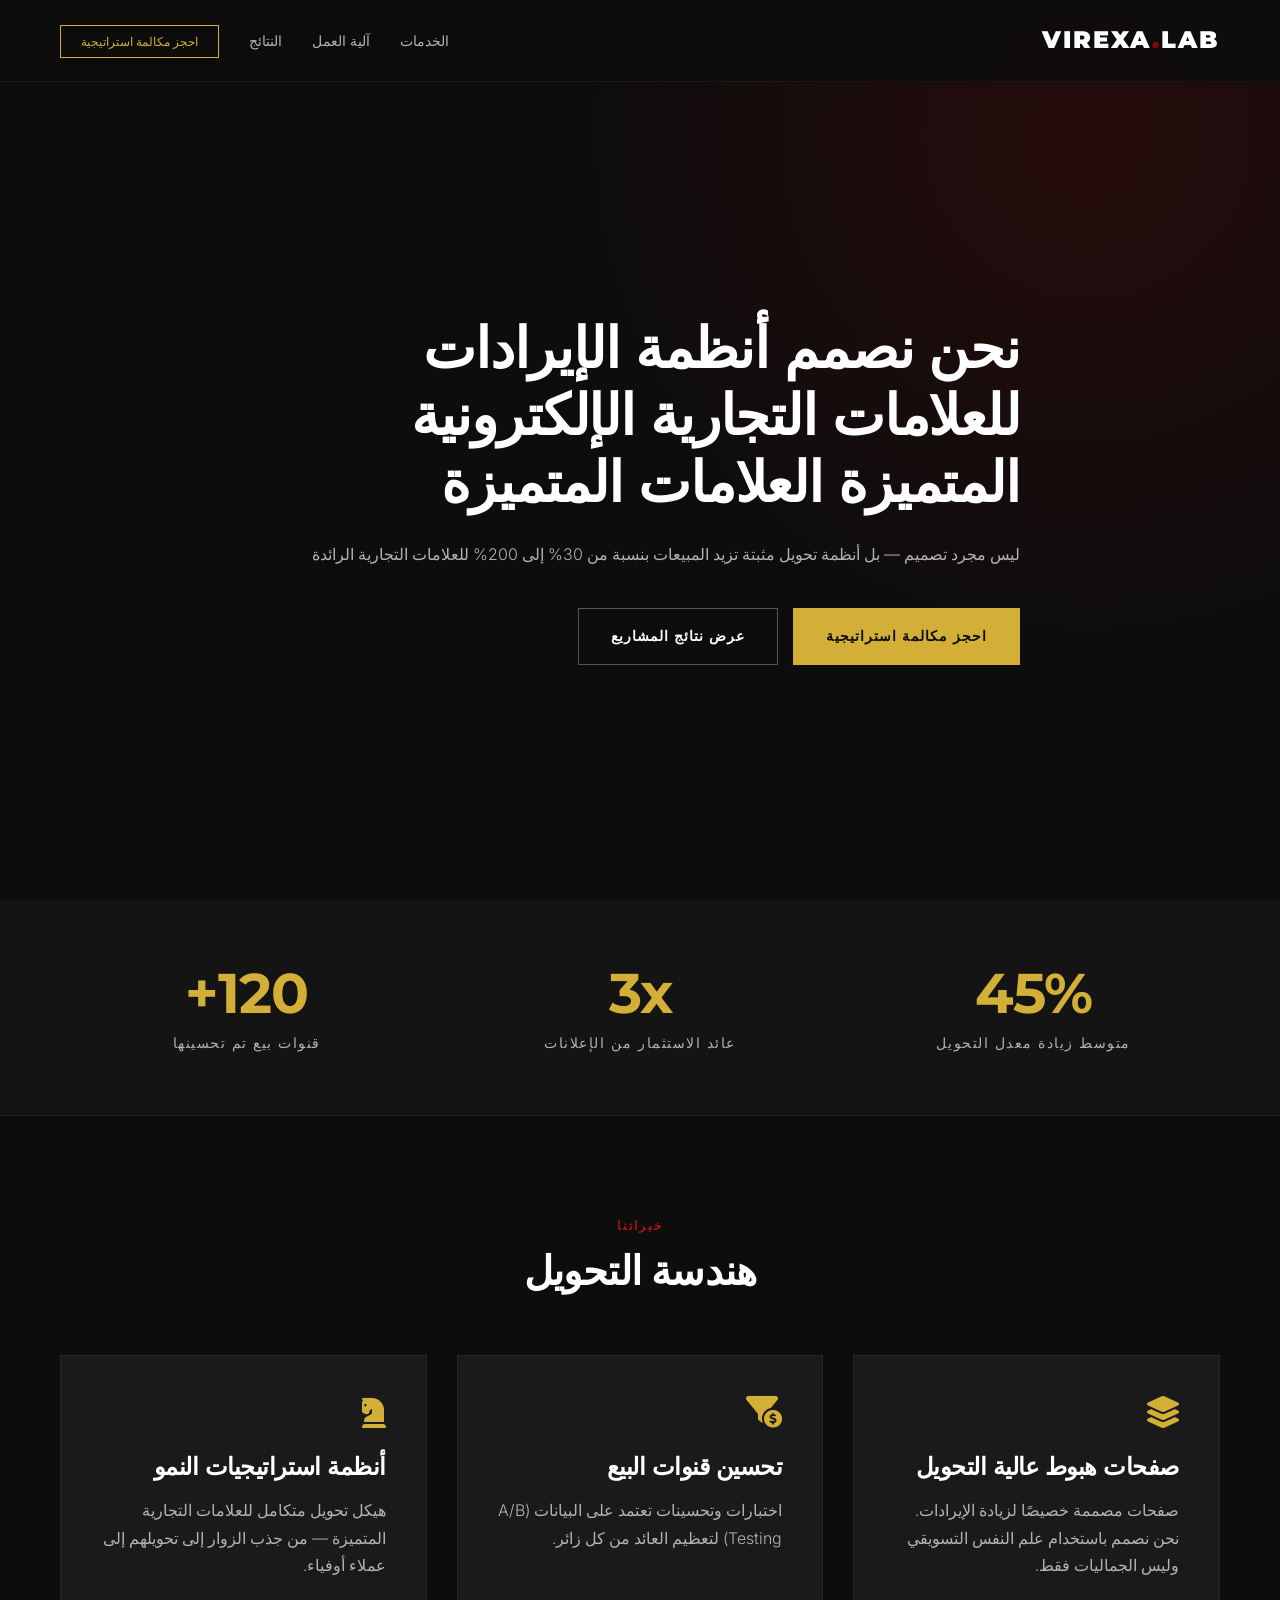
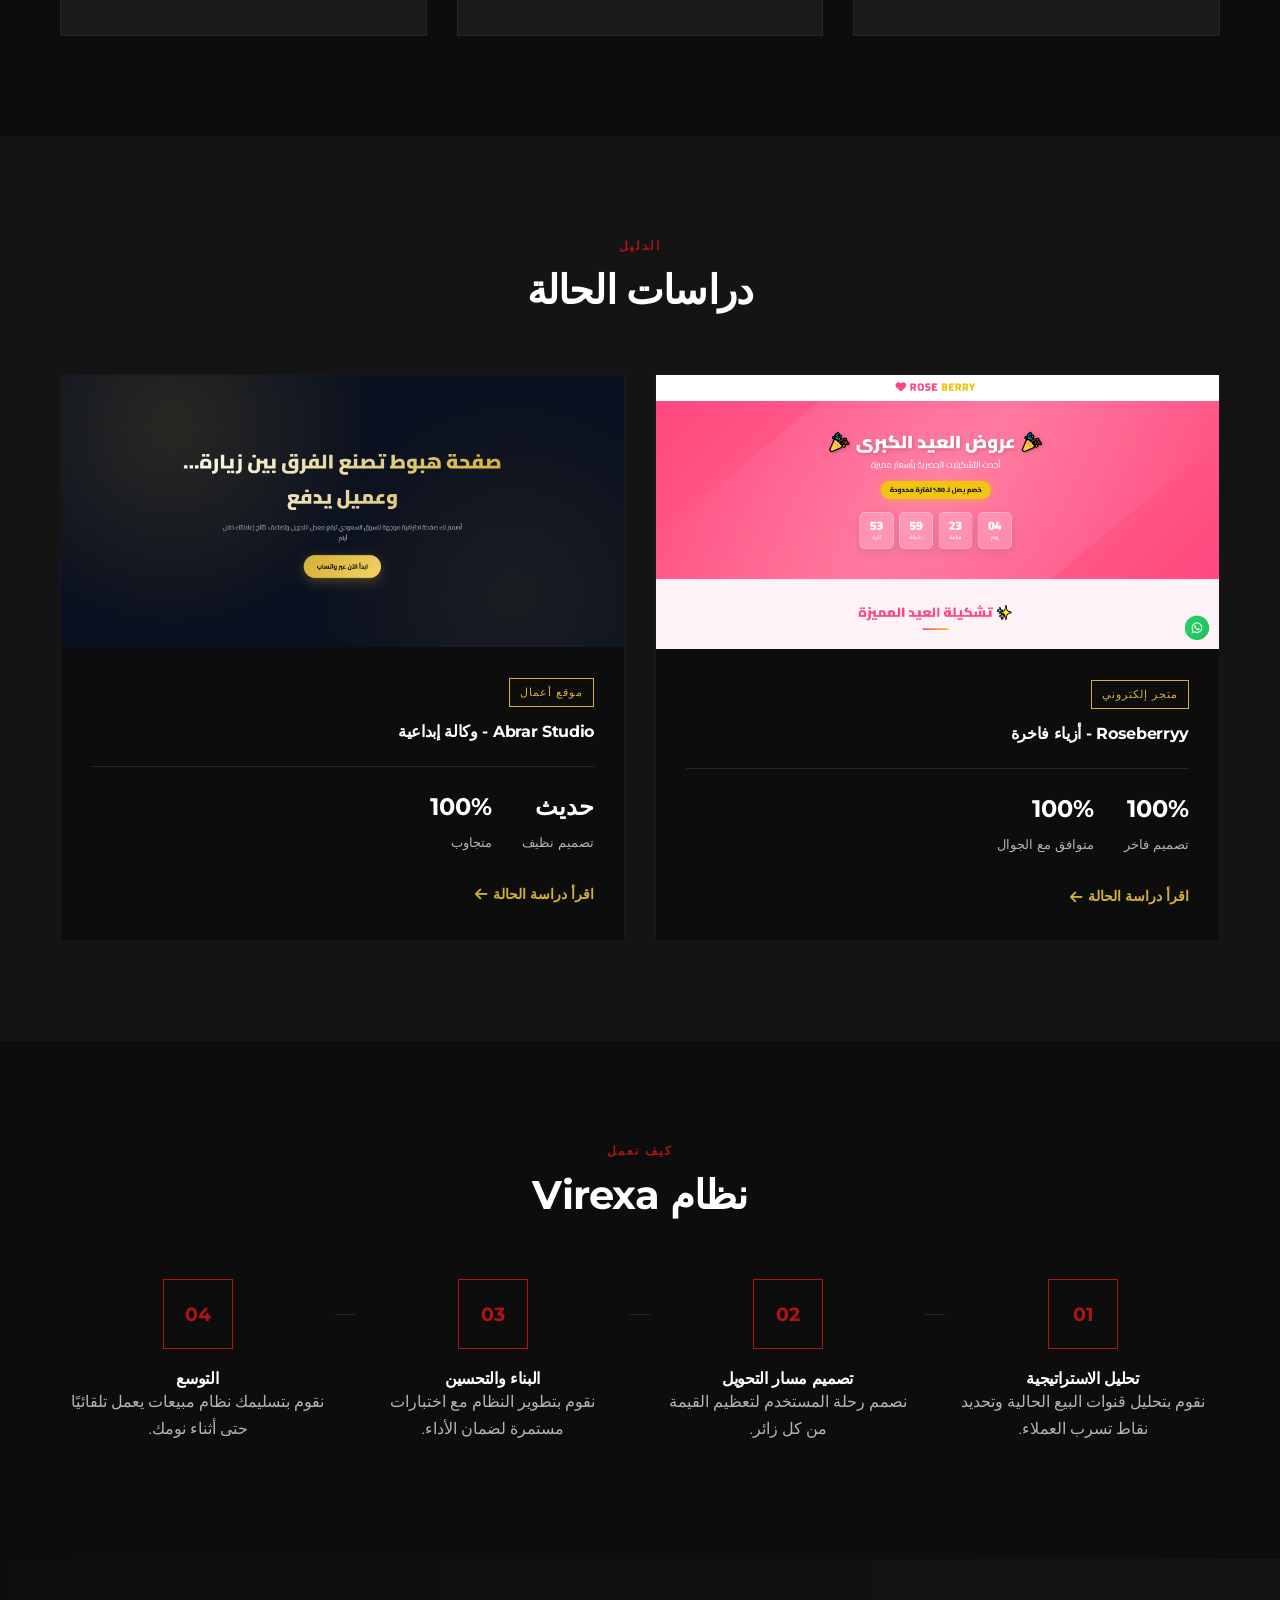
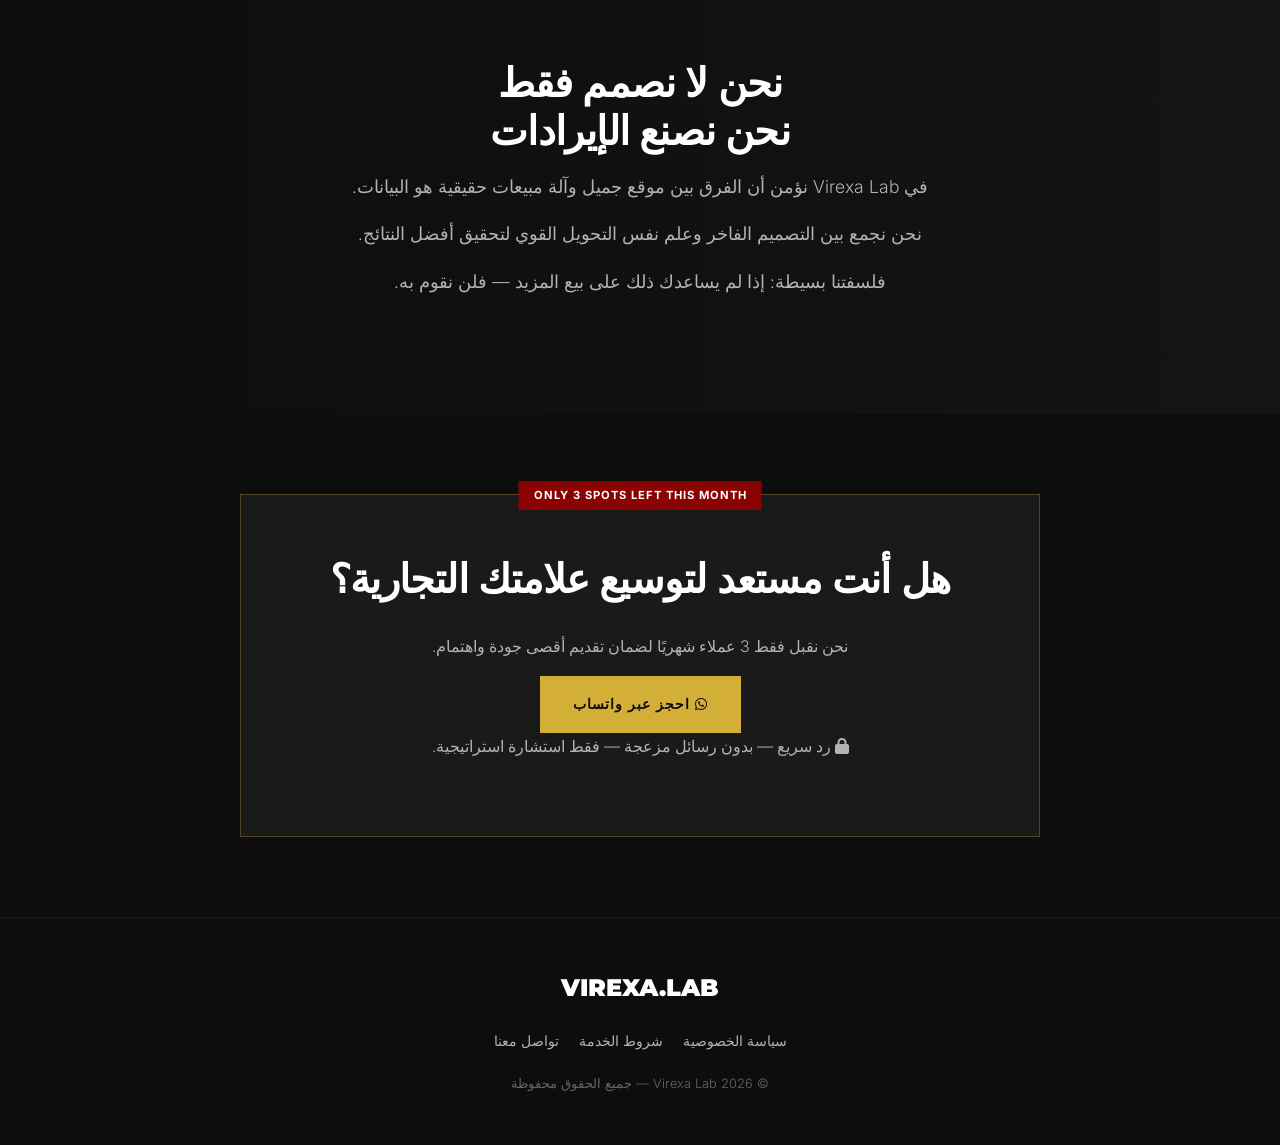
==== commit 8c59c8b3: "Add files via upload" ====
--- a/index.html
+++ b/index.html
@@ -1,218 +1,322 @@
 <!DOCTYPE html>
-<html lang="en">
+<html lang="ar" dir="rtl">
 <head>
     <meta charset="UTF-8">
     <meta name="viewport" content="width=device-width, initial-scale=1.0">
-    <title>Virexa Lab | Conversion Systems for Premium Brands</title>
-    <meta name="description" content="Virexa Lab builds high-conversion funnels and growth systems for premium brands. Scale your revenue with data-driven strategies.">
-    
+<link rel="icon" type="image/png" href="logo.png">
+
+<link rel="apple-touch-icon" href="logo.png">
+
+    <meta name="description" content="يقوم Virexa Lab ببناء قنوات تحويل عالية الأداء وأنظمة نمو للعلامات التجارية المتميزة لزيادة الإيرادات باستخدام استراتيجيات تعتمد على البيانات.">
+
     <!-- Open Graph -->
-    <meta property="og:title" content="Virexa Lab | High-Ticket Conversion Systems">
-    <meta property="og:description" content="We build conversion machines for luxury brands.">
+    <meta property="og:title" content="Virexa Lab | أنظمة تحويل عالية القيمة">
+    <meta property="og:description" content="نقوم ببناء أنظمة تحويل ومبيعات للعلامات التجارية الفاخرة.">
     <meta property="og:image" content="https://images.unsplash.com/photo-1550684848-fac1c5b4e853?auto=format&fit=crop&w=1200&q=80">
-    
+
     <!-- Google Fonts -->
     <link rel="preconnect" href="https://fonts.googleapis.com">
     <link rel="preconnect" href="https://fonts.gstatic.com" crossorigin>
     <link href="https://fonts.googleapis.com/css2?family=Inter:wght@300;400;600&family=Montserrat:wght@400;700;900&display=swap" rel="stylesheet">
-    
+
     <!-- Icons -->
     <link rel="stylesheet" href="https://cdnjs.cloudflare.com/ajax/libs/font-awesome/6.0.0/css/all.min.css">
-    
+
     <link rel="stylesheet" href="style.css">
 </head>
+
 <body>
 
-    <!-- Navigation -->
-    <nav class="navbar">
-        <div class="container">
-            <a href="#" class="logo">VIREXA<span class="dot">.</span>LAB</a>
-            <ul class="nav-links">
-                <li><a href="#services">Services</a></li>
-                <li><a href="#process">Process</a></li>
-                <li><a href="#case-studies">Results</a></li>
-                <li><a href="#contact" class="btn-nav">Book Strategy Call</a></li>
-            </ul>
-            <div class="menu-toggle">
-                <i class="fas fa-bars"></i>
-            </div>
-        </div>
-    </nav>
-
-    <!-- Hero Section -->
-    <header class="hero">
-        <div class="hero-bg"></div>
-        <div class="container hero-content">
-            <h1 class="fade-in">We Engineer Revenue for Premium E-Commerce Brands <span class="highlight">Premium Brands</span>.</h1>
-            <p class="fade-in delay-1">Not just design — proven conversion systems that increase sales 30–200% for top brands</p>
-            <div class="hero-btns fade-in delay-2">
-                <a href="#contact" class="btn btn-primary">Book Strategy Call</a>
-<a href="case-studies.html" class="btn btn-secondary">View Case Results</a>
-            </div>
-        </div>
-    </header>
-
-    <!-- Social Proof -->
-    <section class="stats">
-        <div class="container">
-            <div class="stats-grid">
-                <div class="stat-item">
-                    <h3>45%</h3>
-                    <p>Avg. Conversion Increase</p>
-                </div>
-                <div class="stat-item">
-                    <h3>3x</h3>
-                    <p>ROI on Ad Spend</p>
-                </div>
-                <div class="stat-item">
-                    <h3>120+</h3>
-                    <p>Funnels Optimized</p>
-                </div>
-            </div>
-        </div>
-    </section>
-
-    <!-- Services -->
-    <section id="services" class="services">
-        <div class="container">
-            <div class="section-header">
-                <span class="subtitle">Our Expertise</span>
-                <h2>Conversion Architecture</h2>
-            </div>
-            <div class="services-grid">
-                <div class="service-card">
-                    <i class="fas fa-layer-group"></i>
-                    <h3>Conversion Landing Pages</h3>
-                    <p>High-converting pages built for revenue growth. We design with psychology, not just aesthetics.</p>
-                </div>
-                <div class="service-card">
-                    <i class="fas fa-funnel-dollar"></i>
-                    <h3>Funnel Optimization</h3>
-                    <p>Data-driven testing (A/B) and performance improvement to squeeze every dollar from your traffic.</p>
-                </div>
-                <div class="service-card">
-                    <i class="fas fa-chess-knight"></i>
-                    <h3>Growth Strategy Systems</h3>
-                    <p>Full conversion architecture for premium brands. From traffic to loyal customers.</p>
-                </div>
-            </div>
-        </div>
-    </section>
-
-    <!-- Case Studies -->
-       <section id="case-studies" class="case-studies">
-        <div class="container">
-            <div class="section-header">
-                <span class="subtitle">Proof</span>
-                <h2>Case Studies</h2>
-            </div>
-            <div class="case-grid">
-                <!-- Case 1: Roseberryy -->
-                <div class="case-card">
-                                       <img src="roseberryy.jpg.png" alt="Roseberryy Project" >
-                    <div class="case-content">
-                        <span class="tag">E-Commerce</span>
-                        <h4>Roseberryy - Luxury Fashion</h4>
-                        <div class="case-stats">
-                            <div><strong>100%</strong> <span>Premium Design</span></div>
-                            <div><strong>100%</strong> <span>Mobile Ready</span></div>
-                        </div>
-                        <a href="case-studies.html">Read Case Study <i class="fas fa-arrow-right"></i></a>
-                    </div>
-                </div>
-                <!-- Case 2: Abrar Studio -->
-                <div class="case-card">
-                                        <img src="abrarstudio.jpg.png" alt="Abrar Studio Project" >
-                    <div class="case-content">
-                        <span class="tag">Portfolio</span>
-                        <h4>Abrar Studio - Creative Agency</h4>
-                        <div class="case-stats">
-                            <div><strong>Modern</strong> <span>Clean Design</span></div>
-                            <div><strong>100%</strong> <span>Responsive</span></div>
-                        </div>
-                        <a href="case-studies.html">Read Case Study <i class="fas fa-arrow-right"></i></a>
-                    </div>
-                </div>
-            </div>
-        </div>
-    </section>
-    <!-- Process -->
-    <section id="process" class="process">
-        <div class="container">
-            <div class="section-header">
-                <span class="subtitle">How We Work</span>
-                <h2>The Virexa System</h2>
-            </div>
-            <div class="process-steps">
-                <div class="step">
-                    <div class="step-number">01</div>
-                    <h4>Strategy Audit</h4>
-                    <p>We analyze your current funnel and identify leakages.</p>
-                </div>
-                <div class="step">
-                    <div class="step-number">02</div>
-                    <h4>Conversion Mapping</h4>
-                    <p>We design the user journey to maximize value per visitor.</p>
-                </div>
-                <div class="step">
-                    <div class="step-number">03</div>
-                    <h4>Build & Optimize</h4>
-                    <p>Development with rapid testing to ensure performance.</p>
-                </div>
-                <div class="step">
-                    <div class="step-number">04</div>
-                    <h4>Scale</h4>
-                    <p>We hand over a machine that prints money while you sleep.</p>
-                </div>
-            </div>
-        </div>
-    </section>
-
-    <!-- About -->
-    <section class="about">
-        <div class="container">
-            <div class="about-content">
-                <h2>We Don't Just Design.<br>We Engineer Revenue.</h2>
-                <p>At Virexa Lab, we believe the difference between a pretty website and a sales machine is data. We combine luxury aesthetics with aggressive conversion psychology.</p>
-                <p>Our philosophy is simple: If it doesn't help you sell more, we don't do it.</p>
-            </div>
-        </div>
-    </section>
-
-  <!-- CTA / Contact -->
-<section id="contact" class="cta-section">
+<!-- Navigation -->
+<nav class="navbar">
     <div class="container">
-        <div class="cta-box">
-            <h2>Ready to Scale Your Brand?</h2>
-            <p>We only take on 3 clients per month to ensure maximum attention.</p>
-            
-            <!-- WhatsApp Button -->
-            <div class="booking-options">
-                <a href="https://wa.me/967779720318?text=Hi%20Virexa%20Lab,%20I%20want%20to%20book%20a%20strategy%20call" target="_blank" class="btn btn-primary btn-whatsapp">
-                    <i class="fab fa-whatsapp"></i> Book via WhatsApp
-                </a>
-            </div>
-            
-            <p class="note"><i class="fas fa-lock"></i> Fast response. No spam. Only strategy.</p>
+        <a href="#" class="logo">VIREXA<span class="dot">.</span>LAB</a>
+
+        <ul class="nav-links">
+            <li><a href="#services">الخدمات</a></li>
+            <li><a href="#process">آلية العمل</a></li>
+            <li><a href="#case-studies">النتائج</a></li>
+            <li><a href="#contact" class="btn-nav">احجز مكالمة استراتيجية</a></li>
+        </ul>
+
+        <div class="menu-toggle">
+            <i class="fas fa-bars"></i>
         </div>
     </div>
-</section>
-
-    <!-- Footer -->
-    <footer>
-        <div class="container footer-content">
-            <div class="footer-logo">VIREXA<span class="dot">.</span>LAB</div>
-            <div class="footer-links">
-    <a href="privacy.html">Privacy Policy</a>
-    <a href="terms.html">Terms of Service</a>
-    <a href="#contact">Contact</a>
-</div>
-            <div class="copyright">
-                &copy; 2023 Virexa Lab. All Rights Reserved.
+</nav>
+
+<!-- Hero Section -->
+<header class="hero">
+    <div class="hero-bg"></div>
+
+    <div class="container hero-content">
+
+        <h1 class="fade-in">
+            نحن نصمم أنظمة الإيرادات للعلامات التجارية الإلكترونية المتميزة
+            <span class="highlight">العلامات المتميزة</span>
+        </h1>
+
+        <p class="fade-in delay-1">
+            ليس مجرد تصميم — بل أنظمة تحويل مثبتة تزيد المبيعات بنسبة من 30% إلى 200% للعلامات التجارية الرائدة
+        </p>
+
+        <div class="hero-btns fade-in delay-2">
+            <a href="#contact" class="btn btn-primary">احجز مكالمة استراتيجية</a>
+            <a href="case-studies.html" class="btn btn-secondary">عرض نتائج المشاريع</a>
+        </div>
+
+    </div>
+</header>
+
+<!-- Social Proof -->
+<section class="stats">
+    <div class="container">
+        <div class="stats-grid">
+
+            <div class="stat-item">
+                <h3>45%</h3>
+                <p>متوسط زيادة معدل التحويل</p>
             </div>
+
+            <div class="stat-item">
+                <h3>3x</h3>
+                <p>عائد الاستثمار من الإعلانات</p>
+            </div>
+
+            <div class="stat-item">
+                <h3>120+</h3>
+                <p>قنوات بيع تم تحسينها</p>
+            </div>
+
         </div>
-    </footer>
-
-    <script src="script.js"></script>
+    </div>
+</section>
+
+<!-- Services -->
+<section id="services" class="services">
+
+<div class="container">
+
+<div class="section-header">
+<span class="subtitle">خبراتنا</span>
+<h2>هندسة التحويل</h2>
+</div>
+
+<div class="services-grid">
+
+<div class="service-card">
+<i class="fas fa-layer-group"></i>
+<h3>صفحات هبوط عالية التحويل</h3>
+<p>
+صفحات مصممة خصيصًا لزيادة الإيرادات. نحن نصمم باستخدام علم النفس التسويقي وليس الجماليات فقط.
+</p>
+</div>
+
+<div class="service-card">
+<i class="fas fa-funnel-dollar"></i>
+<h3>تحسين قنوات البيع</h3>
+<p>
+اختبارات وتحسينات تعتمد على البيانات (A/B Testing) لتعظيم العائد من كل زائر.
+</p>
+</div>
+
+<div class="service-card">
+<i class="fas fa-chess-knight"></i>
+<h3>أنظمة استراتيجيات النمو</h3>
+<p>
+هيكل تحويل متكامل للعلامات التجارية المتميزة — من جذب الزوار إلى تحويلهم إلى عملاء أوفياء.
+</p>
+</div>
+
+</div>
+</div>
+</section>
+
+<!-- Case Studies -->
+<section id="case-studies" class="case-studies">
+
+<div class="container">
+
+<div class="section-header">
+<span class="subtitle">الدليل</span>
+<h2>دراسات الحالة</h2>
+</div>
+
+<div class="case-grid">
+
+<!-- Case 1 -->
+<div class="case-card">
+<img src="roseberryy.jpg.png" alt="مشروع Roseberryy">
+
+<div class="case-content">
+<span class="tag">متجر إلكتروني</span>
+
+<h4>Roseberryy - أزياء فاخرة</h4>
+
+<div class="case-stats">
+<div><strong>100%</strong> <span>تصميم فاخر</span></div>
+<div><strong>100%</strong> <span>متوافق مع الجوال</span></div>
+</div>
+
+<a href="case-studies.html">
+اقرأ دراسة الحالة <i class="fas fa-arrow-left"></i>
+</a>
+
+</div>
+</div>
+
+<!-- Case 2 -->
+<div class="case-card">
+
+<img src="abrarstudio.jpg.png" alt="مشروع Abrar Studio">
+
+<div class="case-content">
+
+<span class="tag">موقع أعمال</span>
+
+<h4>Abrar Studio - وكالة إبداعية</h4>
+
+<div class="case-stats">
+<div><strong>حديث</strong> <span>تصميم نظيف</span></div>
+<div><strong>100%</strong> <span>متجاوب</span></div>
+</div>
+
+<a href="case-studies.html">
+اقرأ دراسة الحالة <i class="fas fa-arrow-left"></i>
+</a>
+
+</div>
+</div>
+
+</div>
+</div>
+</section>
+
+<!-- Process -->
+<section id="process" class="process">
+
+<div class="container">
+
+<div class="section-header">
+<span class="subtitle">كيف نعمل</span>
+<h2>نظام Virexa</h2>
+</div>
+
+<div class="process-steps">
+
+<div class="step">
+<div class="step-number">01</div>
+<h4>تحليل الاستراتيجية</h4>
+<p>نقوم بتحليل قنوات البيع الحالية وتحديد نقاط تسرب العملاء.</p>
+</div>
+
+<div class="step">
+<div class="step-number">02</div>
+<h4>تصميم مسار التحويل</h4>
+<p>نصمم رحلة المستخدم لتعظيم القيمة من كل زائر.</p>
+</div>
+
+<div class="step">
+<div class="step-number">03</div>
+<h4>البناء والتحسين</h4>
+<p>نقوم بتطوير النظام مع اختبارات مستمرة لضمان الأداء.</p>
+</div>
+
+<div class="step">
+<div class="step-number">04</div>
+<h4>التوسع</h4>
+<p>نقوم بتسليمك نظام مبيعات يعمل تلقائيًا حتى أثناء نومك.</p>
+</div>
+
+</div>
+</div>
+</section>
+
+<!-- About -->
+<section class="about">
+
+<div class="container">
+
+<div class="about-content">
+
+<h2>
+نحن لا نصمم فقط<br>
+نحن نصنع الإيرادات
+</h2>
+
+<p>
+في Virexa Lab نؤمن أن الفرق بين موقع جميل وآلة مبيعات حقيقية هو البيانات.
+</p>
+
+<p>
+نحن نجمع بين التصميم الفاخر وعلم نفس التحويل القوي لتحقيق أفضل النتائج.
+</p>
+
+<p>
+فلسفتنا بسيطة: إذا لم يساعدك ذلك على بيع المزيد — فلن نقوم به.
+</p>
+
+</div>
+</div>
+</section>
+
+<!-- CTA -->
+<section id="contact" class="cta-section">
+
+<div class="container">
+
+<div class="cta-box">
+
+<h2>هل أنت مستعد لتوسيع علامتك التجارية؟</h2>
+
+<p>
+نحن نقبل فقط 3 عملاء شهريًا لضمان تقديم أقصى جودة واهتمام.
+</p>
+
+<div class="booking-options">
+
+<a href="https://wa.me/967779720318?text=Hi%20Virexa%20Lab,%20I%20want%20to%20book%20a%20strategy%20call"
+target="_blank"
+class="btn btn-primary btn-whatsapp">
+
+<i class="fab fa-whatsapp"></i>
+احجز عبر واتساب
+
+</a>
+
+</div>
+
+<p class="note">
+<i class="fas fa-lock"></i>
+رد سريع — بدون رسائل مزعجة — فقط استشارة استراتيجية.
+</p>
+
+</div>
+</div>
+</section>
+
+<!-- Footer -->
+<footer>
+
+<div class="container footer-content">
+
+<div class="footer-logo">
+VIREXA<span class="dot">.</span>LAB
+</div>
+
+<div class="footer-links">
+<a href="privacy.html">سياسة الخصوصية</a>
+<a href="terms.html">شروط الخدمة</a>
+<a href="#contact">تواصل معنا</a>
+</div>
+<div class="copyright">
+© <span id="year"></span> Virexa Lab — جميع الحقوق محفوظة
+</div>
+</div>
+</footer>
+<script>document.getElementById("year").textContent = new Date().getFullYear();</script>
+
+<script src="script.js"></script>
+
 </body>
 </html>
